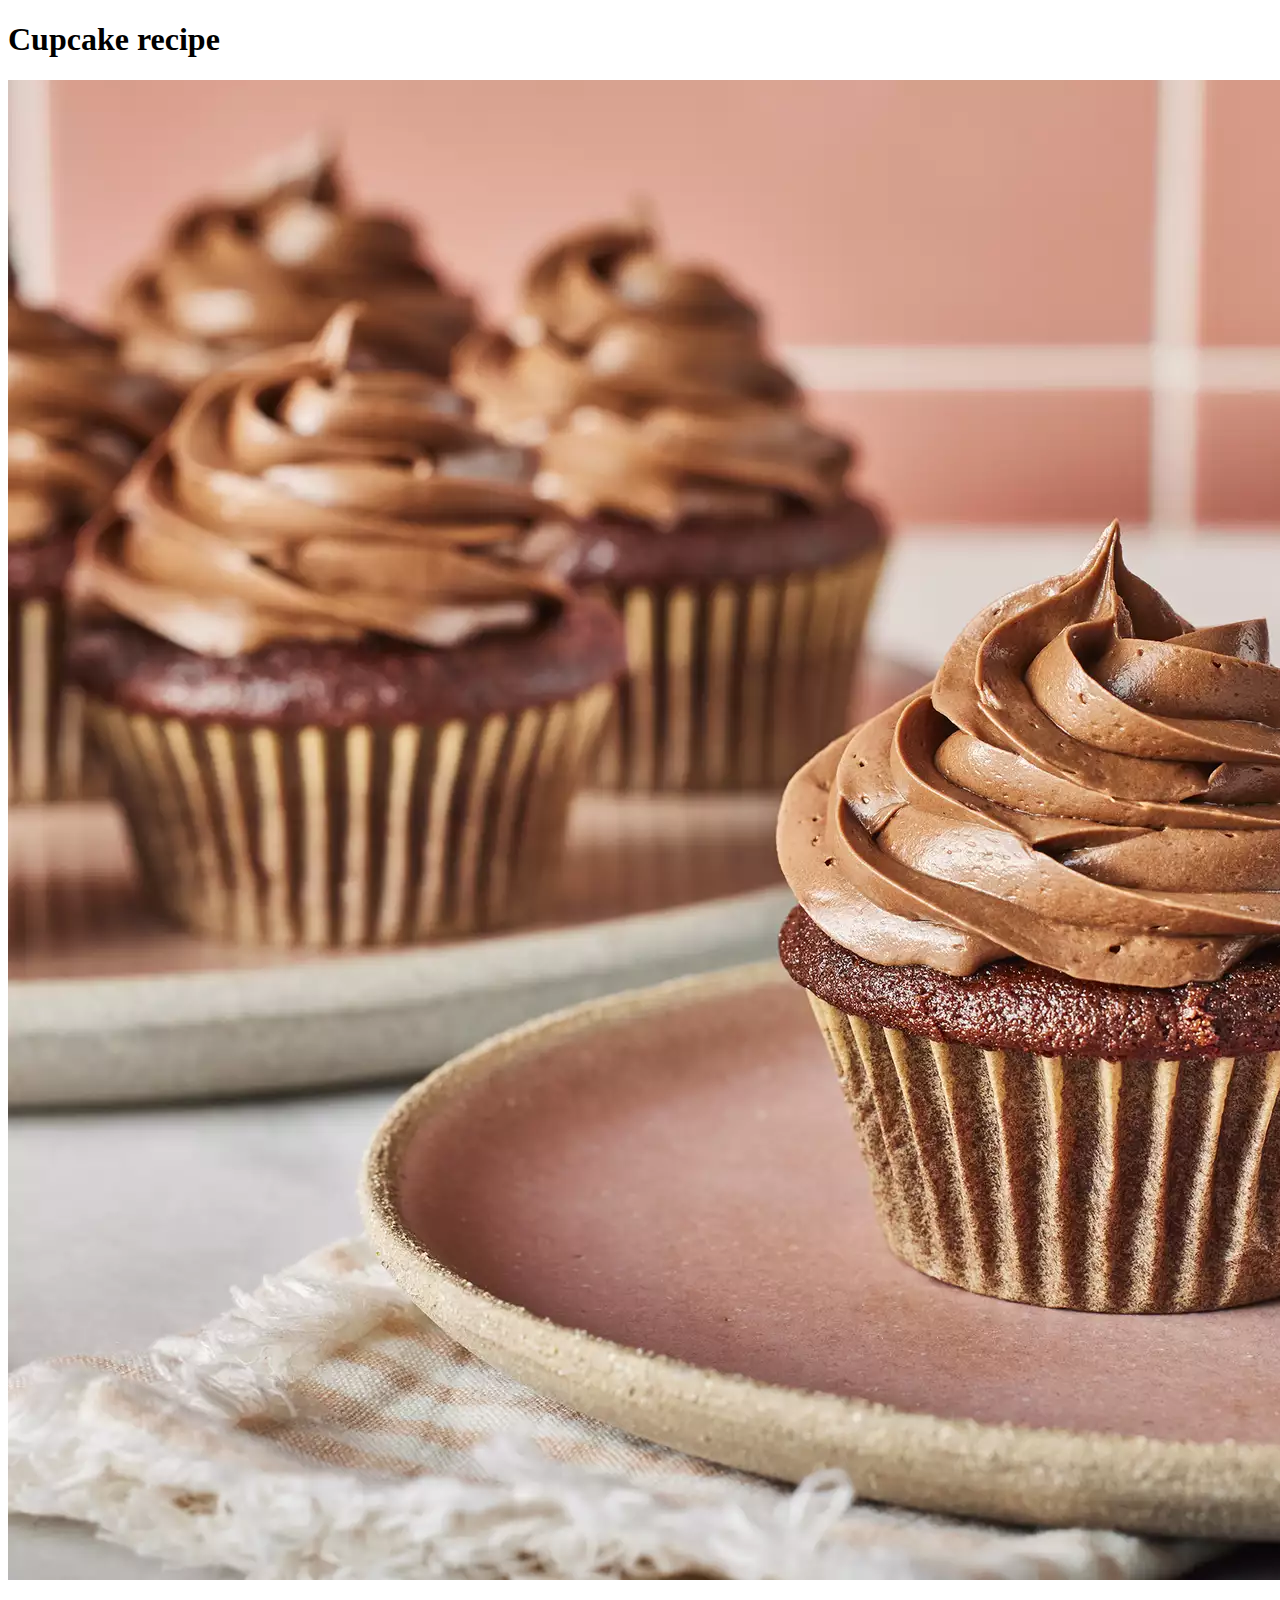
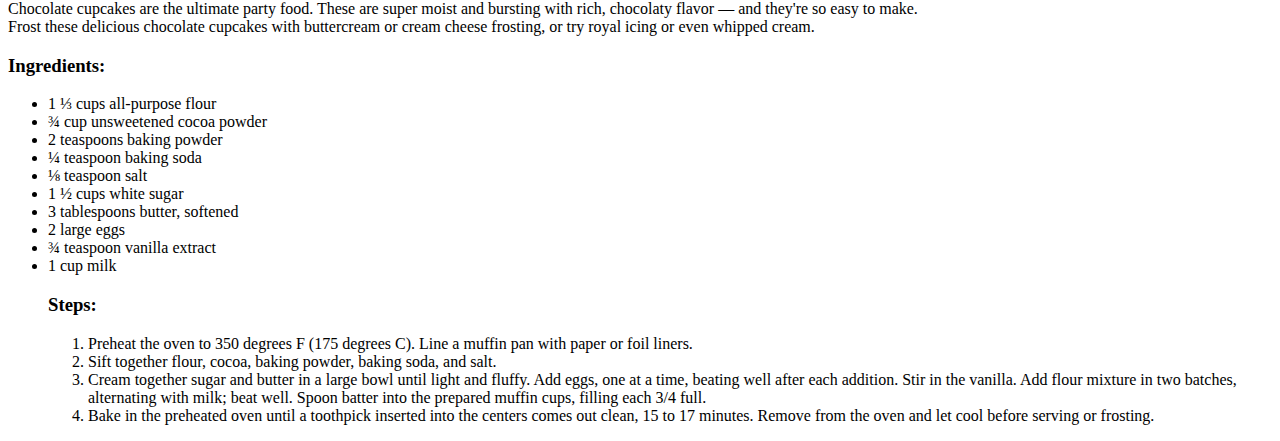
==== recipes/spaghetti.html @ 2e67101e "Added folder with sites of recipe(extension of index.html file)" ====
<!DOCTYPE html>
<html lang="en">
  <head>
    <meta charset="UTF-8" />
    <meta http-equiv="X-UA-Compatible" content="IE=edge" />
    <meta name="viewport" content="width=device-width, initial-scale=1.0" />
    <title>Document</title>
  </head>
  <body>
    <h1>Cupcake recipe</h1>
    <img src="../img/cupcake.jpg" />
    <p>
      Chocolate cupcakes are the ultimate party food. These are super moist and
      bursting with rich, chocolaty flavor — and they're so easy to make.<br />
      Frost these delicious chocolate cupcakes with buttercream or cream cheese
      frosting, or try royal icing or even whipped cream.
    </p>
    <h3>Ingredients:</h3>
    <ul>
      <li>1 ⅓ cups all-purpose flour</li>
      <li>¾ cup unsweetened cocoa powder</li>
      <li>2 teaspoons baking powder</li>
      <li>¼ teaspoon baking soda</li>
      <li>⅛ teaspoon salt</li>
      <li>1 ½ cups white sugar</li>
      <li>3 tablespoons butter, softened</li>
      <li>2 large eggs</li>
      <li>¾ teaspoon vanilla extract</li>
      <li>1 cup milk</li>
      <h3>Steps:</h3>
      <ol>
        <li>
          Preheat the oven to 350 degrees F (175 degrees C). Line a muffin pan
          with paper or foil liners.
        </li>
        <li>
          Sift together flour, cocoa, baking powder, baking soda, and salt.
        </li>
        <li>
          Cream together sugar and butter in a large bowl until light and
          fluffy. Add eggs, one at a time, beating well after each addition.
          Stir in the vanilla. Add flour mixture in two batches, alternating
          with milk; beat well. Spoon batter into the prepared muffin cups,
          filling each 3/4 full.
        </li>
        <li>
          Bake in the preheated oven until a toothpick inserted into the centers
          comes out clean, 15 to 17 minutes. Remove from the oven and let cool
          before serving or frosting.
        </li>
      </ol>
    </ul>
  </body>
</html>
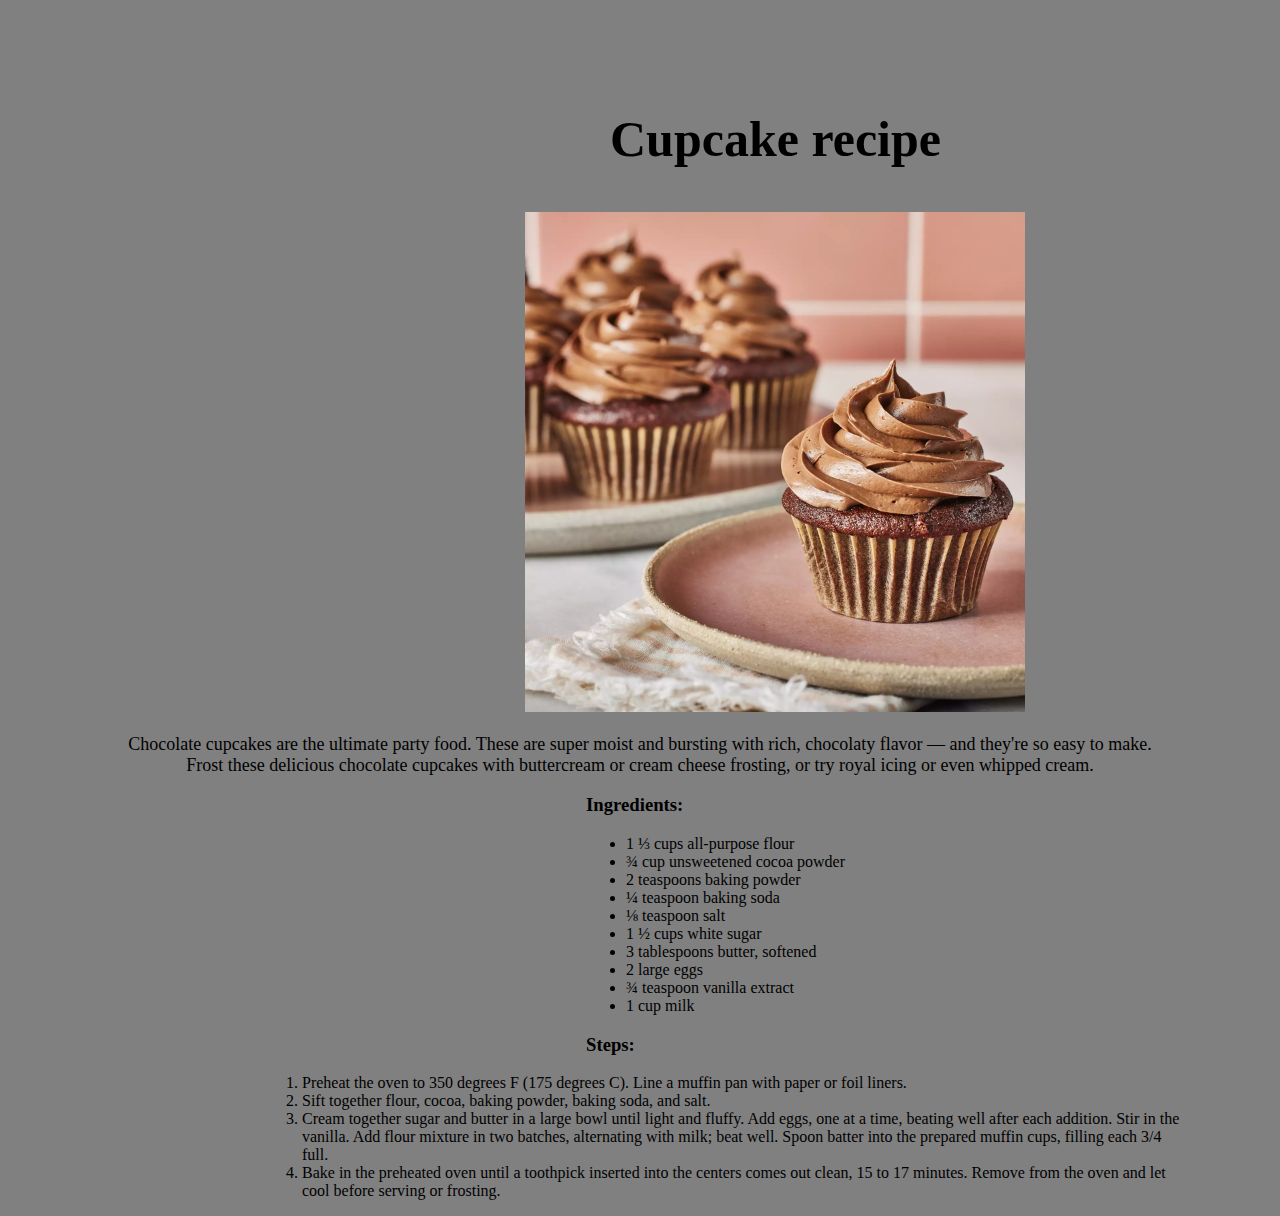
==== commit 449361ab: "So i created style.css that will be main file for all styles in my site" ====
--- a/recipes/spaghetti.html
+++ b/recipes/spaghetti.html
@@ -4,6 +4,7 @@
     <meta charset="UTF-8" />
     <meta http-equiv="X-UA-Compatible" content="IE=edge" />
     <meta name="viewport" content="width=device-width, initial-scale=1.0" />
+    <link rel="stylesheet" href="../style.css" />
     <title>Document</title>
   </head>
   <body>
@@ -27,28 +28,25 @@
       <li>2 large eggs</li>
       <li>¾ teaspoon vanilla extract</li>
       <li>1 cup milk</li>
-      <h3>Steps:</h3>
-      <ol>
-        <li>
-          Preheat the oven to 350 degrees F (175 degrees C). Line a muffin pan
-          with paper or foil liners.
-        </li>
-        <li>
-          Sift together flour, cocoa, baking powder, baking soda, and salt.
-        </li>
-        <li>
-          Cream together sugar and butter in a large bowl until light and
-          fluffy. Add eggs, one at a time, beating well after each addition.
-          Stir in the vanilla. Add flour mixture in two batches, alternating
-          with milk; beat well. Spoon batter into the prepared muffin cups,
-          filling each 3/4 full.
-        </li>
-        <li>
-          Bake in the preheated oven until a toothpick inserted into the centers
-          comes out clean, 15 to 17 minutes. Remove from the oven and let cool
-          before serving or frosting.
-        </li>
-      </ol>
     </ul>
+    <h3>Steps:</h3>
+    <ol>
+      <li>
+        Preheat the oven to 350 degrees F (175 degrees C). Line a muffin pan
+        with paper or foil liners.
+      </li>
+      <li>Sift together flour, cocoa, baking powder, baking soda, and salt.</li>
+      <li>
+        Cream together sugar and butter in a large bowl until light and fluffy.
+        Add eggs, one at a time, beating well after each addition. Stir in the
+        vanilla. Add flour mixture in two batches, alternating with milk; beat
+        well. Spoon batter into the prepared muffin cups, filling each 3/4 full.
+      </li>
+      <li>
+        Bake in the preheated oven until a toothpick inserted into the centers
+        comes out clean, 15 to 17 minutes. Remove from the oven and let cool
+        before serving or frosting.
+      </li>
+    </ol>
   </body>
 </html>
--- a/style.css
+++ b/style.css
@@ -0,0 +1,45 @@
+body {
+  background-color: gray;
+  margin-top: 100px;
+  margin-left: 100px;
+  margin-right: 100px;
+}
+a {
+  text-decoration: none;
+  color: red;
+  font-size: 50px;
+  padding: 10px;
+  margin: 10px;
+  background-color: black;
+  border: 1px black;
+  border-radius: 50px;
+  opacity: 50%;
+}
+a:hover {
+  opacity: 100%;
+}
+h1 {
+  font-size: 50px;
+  padding: 10px;
+  margin-left: 500px;
+  display: grid;
+}
+img {
+  height: 500px;
+  width: 500px;
+  margin-left: 425px;
+}
+p {
+  text-align: center;
+  font-size: 18px;
+}
+ul {
+  margin-left: 45%;
+}
+h3 {
+  margin-left: 45%;
+}
+ol {
+  display: grid;
+  margin-left: 15%;
+}
